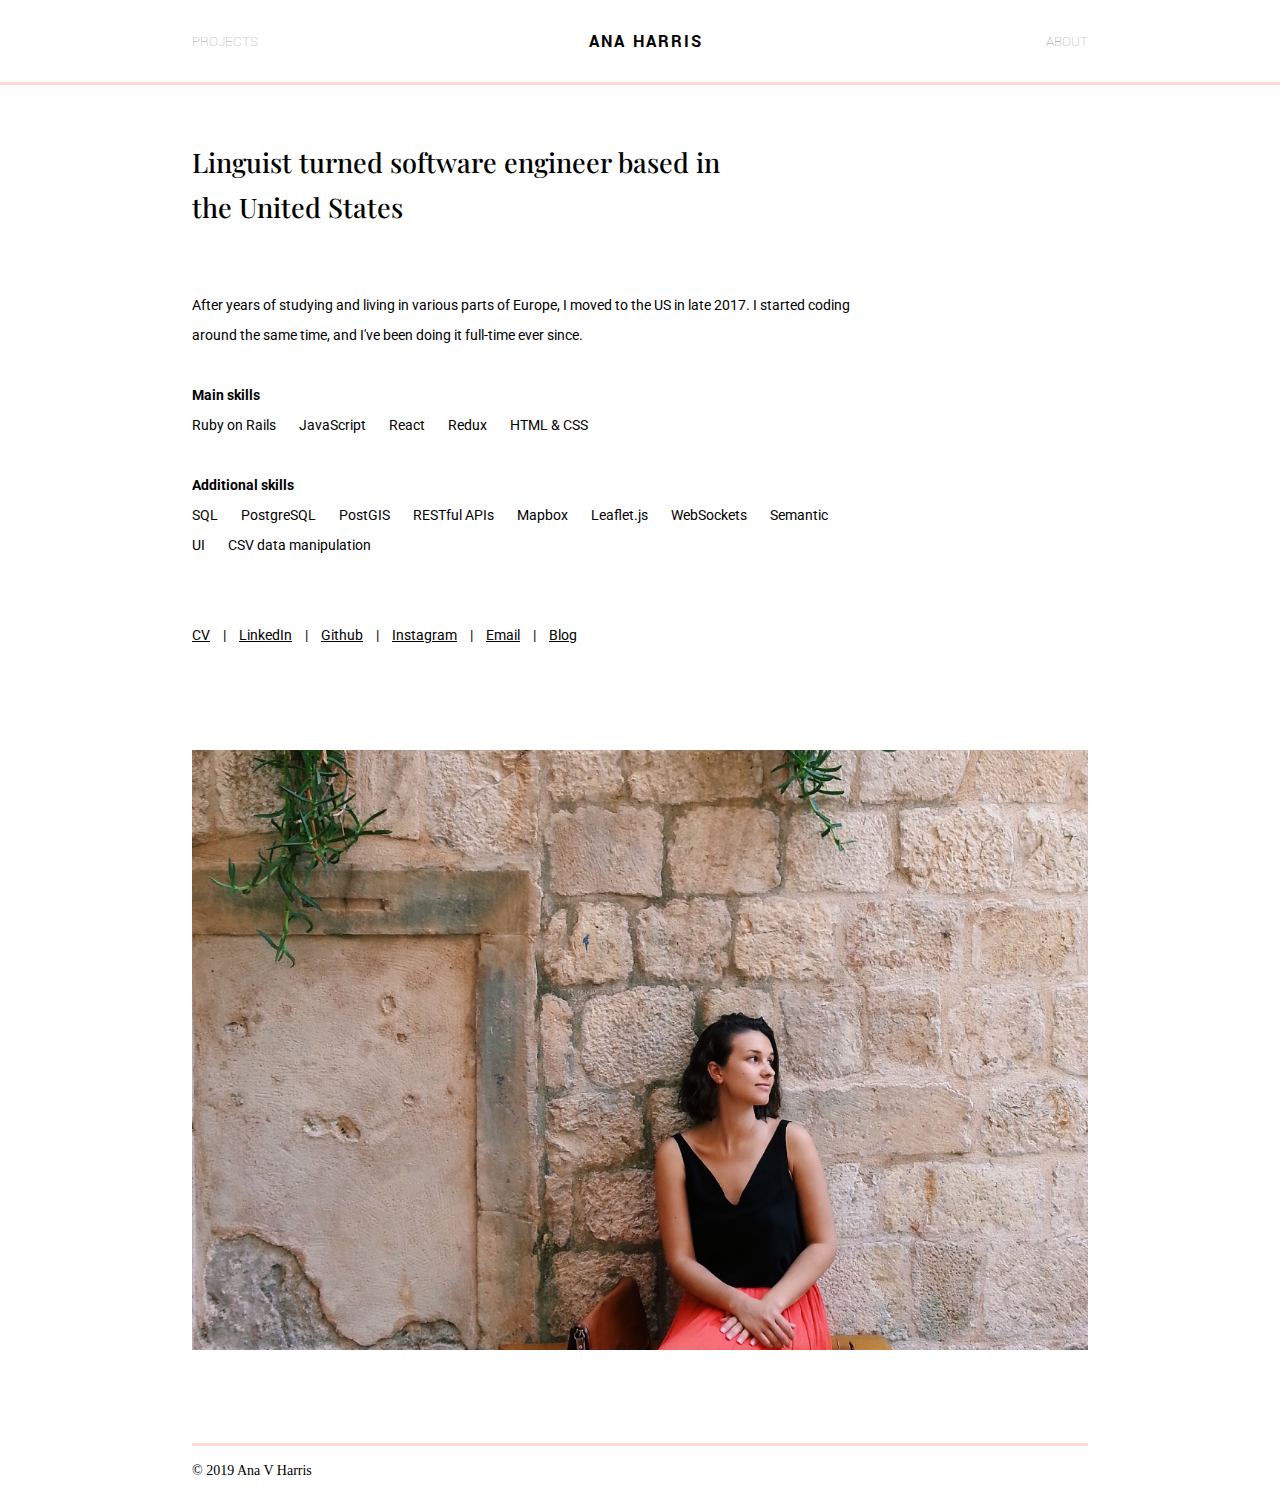
==== about.html @ e5246e62 "it's responsive, cv is updated, footer is at the bottom" ====
<!DOCTYPE html>
<html lang="en" dir="ltr">
  <head>
    <meta charset="utf-8">
    <title>About | Ana V Harris</title>
    <!-- Google Fonts -->
    <link href="https://fonts.googleapis.com/css?family=Playfair+Display|Roboto|Yantramanav" rel="stylesheet">
    <!-- CSS stylesheet -->
    <link rel="stylesheet" href="./style/index.css">
  </head>
  <body>
    <div class="wrapper">

      <!-- HEADER -->
      <div class="navbar about pink">
        <div class="nav container" role="navigation">
            <div class="nav-about">
              <a href="about.html" class="nav-button about">ABOUT</a>
            </div>
            <div class="nav-name">
              <a href="index.html" class="nav-button about name-link">ANA HARRIS</a>
            </div>
            <div class="nav-projects">
              <a href="projects.html" class="nav-button about">PROJECTS</a>
            </div>
        </div>
      </div>

      <!-- ABOUT -->
      <div class="spacer-100">
        <div class="container about">
          <div class="copy-title">
            Linguist turned software engineer based in <br>the United States
          </div>
          <div class="copy-body">
            After years of studying and living in various parts of Europe, I moved to the US in late 2017. I started coding around the same time, and I've been doing it full-time ever since.
            <br>
            <br>
            <strong>Main skills</strong>
            <br>
            Ruby on Rails <span class='separator'></span>
            JavaScript <span class='separator'></span>
            React <span class='separator'></span>
            Redux <span class='separator'></span>
            HTML & CSS
            <br>
            <br>
            <strong>Additional skills</strong>
            <br>
            SQL<span class='separator'></span>
            PostgreSQL<span class='separator'></span>
            PostGIS<span class='separator'></span>
            RESTful APIs<span class='separator'></span>
            Mapbox<span class='separator'></span>
            Leaflet.js<span class='separator'></span>
            WebSockets<span class='separator'></span>
            Semantic UI<span class='separator'></span>
            CSV data manipulation
            <br>
            <br>
            <br>

            <a target="_blank" href="cv.html">CV</a>
            <span class='separator'>|</span>
            <a target="_blank" href="https://www.linkedin.com/in/ana-veljkovic-harris/" class="copy_body_link">LinkedIn</a>
             <span class='separator'>|</span>
            <a target="_blank" href="https://github.com/anaharris" class="copy_body_link">Github</a>
             <span class='separator'>|</span>
            <a target="_blank" href="https://www.instagram.com/cucukana/">Instagram</a>
             <span class='separator'>|</span>
            <a href="mailto:ana.veljkovic.harris@gmail.com?subject=Hello" class="copy_body_link">Email</a>
            <span class='separator'>|</span>
            <a href="https://medium.com/@anaharris" target="_blank">Blog</a>
          </div>
        </div>
      </div>

      <!-- IMAGE -->
      <div class="spacer-100">
        <div class="container about">
          <img class="wide-image" src="./style/assets/ana.jpg" alt="photo of the author">
        </div>
      </div>

      <!-- FOOTER -->
      <div>
        <div class="container about">
          <div class="footer">
            <hr class="footer-hr">
              &copy; 2019 <a href="mailto:ana.veljkovic.harris@gmail.com?subject=Hello" class="footer-name">Ana V Harris</a>
          </div>
        </div>
      </div>

    </div>
  </body>
</html>
---- style/index.css ----
/******************** GENERAL ********************/
* {
  box-sizing: border-box;
}

*:before, *:after {
  box-sizing: border-box;
}

html, body {
  height: 100%;
  position: relative;
  padding-top: 0px;
  padding-right: 0px;
  padding-left: 0px;
  margin: 0;
  min-height: 100%;
  font-size: 14px;
  font-weight: 400;
  line-height: 20px;
}

.container {
   margin-left: auto;
   margin-right: auto;
   max-width: 70%;
 }

 .home {
   background-color: #ffdbd1;
   color: #000;
 }

 .about {
   background-color: #FFF;
   color: #000;
 }

 a {
   color: #000;
 }

 a:hover {
   text-decoration: none;
 }

.wrapper {
  min-height: 100vh;
 overflow: hidden;
 display: block;
 position: relative;
 padding-bottom: 100px;
}


 /* NAVBAR */
.navbar {
  position: relative;
  overflow: visible;
  width: 100%;
  height: 85px;
  float: left;
  background-color: transparent;
}

.nav {
  z-index: 1000;
}

.nav-button {
  top: 20px;
  padding-top: 12px;
  position: relative;
  vertical-align: top;
  display: inline-block;
  text-align: left;
  margin-left: auto;
  margin-right: auto;
  font-family: 'Yantramanav', sans-serif;
  color: #999999;
  font-size: 15px;
  font-weight: 100;
  text-decoration: none;
}

.nav-button:hover {
  color: black;
}

.pink {
  border-bottom: 3px solid #ffdbd1;
}

.name-link {
  text-align: center;
  padding-left: 0;
  color: black;
  font-family: 'Yantramanav', sans-serif;
  font-weight: 600;
  font-size: 18px;
  letter-spacing: 2px;
}

.nav-about {
  float: right;
}

.nav-projects {
  float: left;
}

.nav-name {
  display: inline-block;
  position: absolute;
  left: 46%;
}

.nav-arrow {
  float: right;
}

.name-link:hover {
  text-decoration: none;
}

/* FOOTER */
.footer {
  position: absolute;
  bottom: 0;
  width: 70%;
  margin-top: 25px;
  margin-bottom: 25px;
  font-weight: 100;
}

.footer-name {
  text-decoration: none;
}

.footer-hr {
  margin-top: 35px;
  margin-bottom: 15px;
  border-width: 0;
  border-top: 3px solid #ffdbd1;
  width: 100%;
  text-align: left;
  margin-left: 0;
}

/******************** HOMEPAGE ********************/

.gif-container {
  display: block;
  height: 600px;
  justify-content: center;
  align-items: center;
  text-align: center;
}

.gif-box {
  margin-left: auto;
  margin-right: auto;
  max-width: 80%;
}

.gif {
  padding-top: 10%;
  float: left;
  max-width: 100%;
  vertical-align: middle;
  display: inline-block;
}

#next {
  padding-top: 40px;
  width: 30px;
}


/******************** ABOUT ********************/

.spacer-100 {
  padding-top: 50px;
  padding-bottom: 50px;
}

.copy-title {
  width: 65%;
  margin-bottom: 60px;
  padding-right: 0px;
  padding-top: 90px;
  font-family: 'Playfair Display', sans-serif;
  color: #000;
  font-size: 27px;
  line-height: 45px;
  font-weight: 500;
  text-align: left;
}

.copy-body {
  width: 74%;
  align-self: flex-start;
  font-family: 'Roboto', sans-serif;
  color: #000;
  line-height: 30px;
  text-align: left;
  column-count: 1;
}

.wide-image {
  max-width: 100%;
}

.separator {
  margin: 10px;
}

.resume {
  width: 100%;
  height: 100%;
}

/******************** PROJECTS ********************/

.flex-container {
  height: 100%;
  width: 100%;
  padding-top: 40px;
  display: flex;
  flex-direction: row;
  flex-wrap: wrap;
  justify-content: center;
}

.flex-item {
  margin: 20px;
  flex-grow: 0;
  flex-shrink: 0;
  flex-basis: 350px;
  background-color: #ffdbd1;
  position: relative;
}

.flex-title{
  position: absolute;
  overflow: hidden;
  white-space: nowrap;
  text-align: center;
  top: 0px;
  left: 0px;
  right: 0px;
  bottom: 0px;
  margin: auto;
  height: 40px;
  font-size: 35px;
  font-family: 'Playfair Display', sans-serif;
  line-height: 28px;
  opacity: 0;
}

.project-img {
  height: 250px;
  width: 100%;
}

.flex-img:hover {
  opacity: 0;
  transition-duration: 0.40s;
  transition-timing-function: ease-in-out;
}

.flex-img:hover + .flex-title {
  opacity: 1;
  transition-duration: 0.40s;
  transition-timing-function: ease-in-out;
}

.flex-img {
  z-index: 100;
  width: 100%;
  height: 250px;
}

.column {
  width: 40%;
}


/****************** PROJECT DETAIL ******************/
.project {
  height: 480px;
  width: 100%;
}

.coming-soon {
  text-align: center;
  font-size: 35px;
  font-family: 'Roboto', sans-serif;
  color: #ffdbd1;
  font-weight: bolder;
  justify-content: center;
  position: relative;
  top: 50%;
  margin: auto;
}
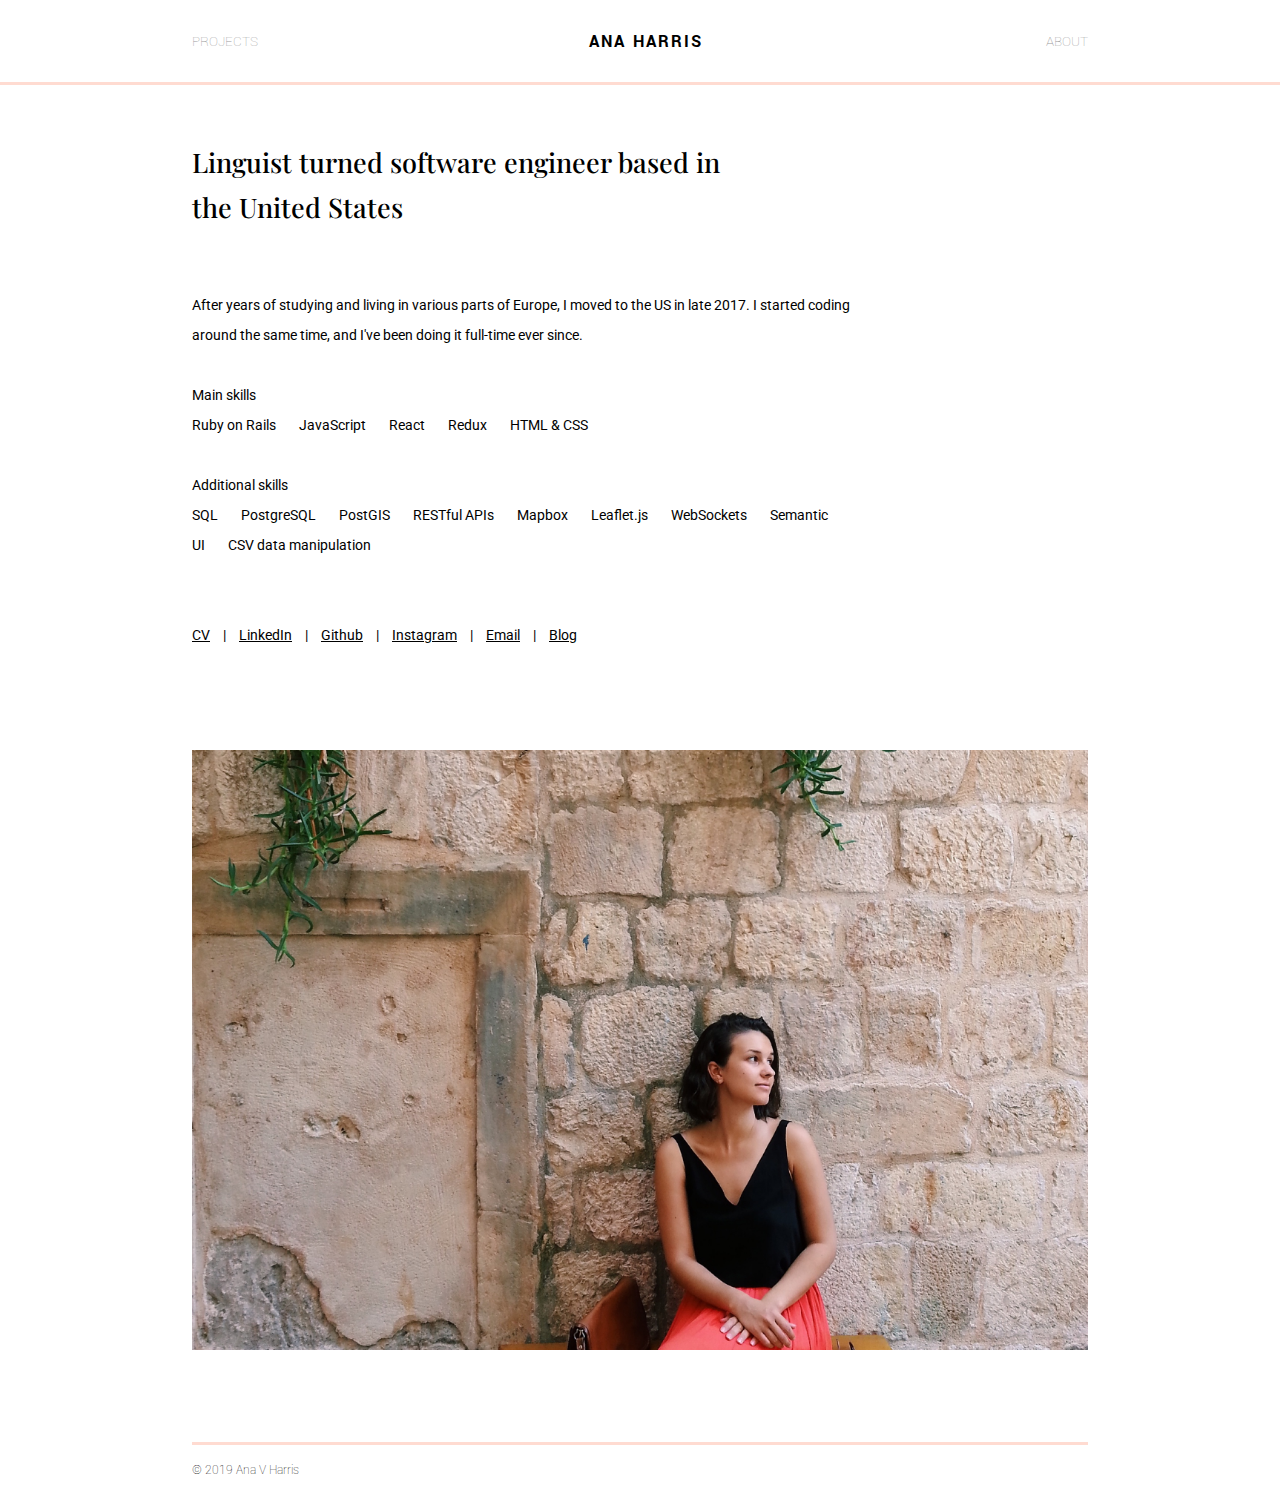
==== commit cda50577: "everything is responsive and ready except for the pink border on the bottom of projects flex items" ====
--- a/about.html
+++ b/about.html
@@ -2,17 +2,19 @@
 <html lang="en" dir="ltr">
   <head>
     <meta charset="utf-8">
+    <meta name="viewport" content="width=device-width, initial-scale=1">
     <title>About | Ana V Harris</title>
     <!-- Google Fonts -->
     <link href="https://fonts.googleapis.com/css?family=Playfair+Display|Roboto|Yantramanav" rel="stylesheet">
     <!-- CSS stylesheet -->
-    <link rel="stylesheet" href="./style/index.css">
+    <link rel="stylesheet" href="./style/css/reset.css">
+    <link rel="stylesheet" href="./style/css/index.css">
   </head>
   <body>
     <div class="wrapper">
 
       <!-- HEADER -->
-      <div class="navbar about pink">
+      <div class="navbar about pink desktop">
         <div class="nav container" role="navigation">
             <div class="nav-about">
               <a href="about.html" class="nav-button about">ABOUT</a>
@@ -26,9 +28,21 @@
         </div>
       </div>
 
+      <!-- mobile  -->
+      <div class="navbar about pink mobile">
+        <div class="nav container" role="navigation">
+            <div class="nav-about">
+              <a href="about.html" class="nav-button about">ABOUT</a>
+            </div>
+            <div class="nav-projects">
+              <a href="index.html" class="nav-button about name-link">ANA HARRIS</a>
+            </div>
+        </div>
+      </div>
+
       <!-- ABOUT -->
       <div class="spacer-100">
-        <div class="container about">
+        <div class="container">
           <div class="copy-title">
             Linguist turned software engineer based in <br>the United States
           </div>
--- a/style/css/index.css
+++ b/style/css/index.css
@@ -0,0 +1,379 @@
+/******************** GENERAL ********************/
+* {
+  box-sizing: border-box;
+}
+
+*:before, *:after {
+  box-sizing: border-box;
+}
+
+html, body {
+  height: 100%;
+  position: relative;
+  padding-top: 0px;
+  padding-right: 0px;
+  padding-left: 0px;
+  margin: 0;
+  min-height: 100%;
+  font-size: 100%;
+  font-weight: 400;
+  line-height: 1.25rem;
+}
+
+.container {
+   margin-left: auto;
+   margin-right: auto;
+   width: 70%;
+}
+
+.home {
+  background-color: #ffdbd1;
+  color: #000;
+  height: 100%;
+}
+
+.about {
+  background-color: #FFF;
+  color: #000;
+}
+
+a {
+  color: #000;
+}
+
+a:hover {
+  text-decoration: none;
+}
+
+.wrapper {
+  min-height: 100vh;
+  overflow: hidden;
+  display: block;
+  position: relative;
+  padding-bottom: 100px;
+}
+
+.mobile {
+  display: none;
+}
+
+
+/* NAVBAR */
+.navbar {
+  position: relative;
+  overflow: visible;
+  width: 100%;
+  height: 85px;
+  float: left;
+  background-color: transparent;
+}
+
+.nav {
+  z-index: 1000;
+}
+
+.nav-button {
+  top: 20px;
+  padding-top: 12px;
+  position: relative;
+  vertical-align: top;
+  display: inline-block;
+  text-align: left;
+  margin-left: auto;
+  margin-right: auto;
+  font-family: 'Yantramanav', sans-serif;
+  color: #999999;
+  font-size: 0.9375rem;
+  font-weight: 100;
+  text-decoration: none;
+}
+
+.nav-button:hover {
+  color: black;
+}
+
+.pink {
+  border-bottom: 3px solid #ffdbd1;
+}
+
+.name-link {
+  text-align: center;
+  padding-left: 0;
+  color: black;
+  font-family: 'Yantramanav', sans-serif;
+  font-weight: 600;
+  font-size: 1.125rem;
+  letter-spacing: 2px;
+}
+
+.nav-about {
+  float: right;
+}
+
+.nav-projects {
+  float: left;
+}
+
+.nav-name {
+  display: inline-block;
+  position: absolute;
+  left: 46%;
+}
+
+.nav-arrow {
+  float: right;
+}
+
+.name-link:hover {
+  text-decoration: none;
+}
+
+/* FOOTER */
+.footer {
+  position: absolute;
+  bottom: 0;
+  width: 70%;
+  margin-top: 25px;
+  margin-bottom: 25px;
+  font-weight: 100;
+  font-size: 0.75rem;
+  font-family: 'Roboto', sans-serif;
+}
+
+.footer-name {
+  text-decoration: none;
+}
+
+.footer-hr {
+  margin-top: 35px;
+  margin-bottom: 15px;
+  border-width: 0;
+  border-top: 3px solid #ffdbd1;
+  width: 100%;
+  text-align: left;
+  margin-left: 0;
+}
+
+/******************** HOMEPAGE ********************/
+
+.gif-container {
+  display: block;
+  height: 600px;
+  justify-content: center;
+  align-items: center;
+  text-align: center;
+}
+
+.gif-box {
+  margin-left: auto;
+  margin-right: auto;
+  max-width: 80%;
+}
+
+.gif {
+  padding-top: 10%;
+  float: left;
+  max-width: 100%;
+  vertical-align: middle;
+  display: inline-block;
+}
+
+#next {
+  padding-top: 40px;
+  width: 30px;
+}
+
+
+/******************** ABOUT ********************/
+
+.spacer-100 {
+  padding-top: 50px;
+  padding-bottom: 50px;
+}
+
+.copy-title {
+  width: 65%;
+  margin-bottom: 60px;
+  padding-right: 0px;
+  padding-top: 90px;
+  font-family: 'Playfair Display', sans-serif;
+  color: #000;
+  font-size: 1.6875rem;
+  line-height: 45px;
+  font-weight: 500;
+  text-align: left;
+}
+
+.copy-body {
+  width: 74%;
+  align-self: flex-start;
+  font-family: 'Roboto', sans-serif;
+  color: #000;
+  line-height: 30px;
+  text-align: left;
+  column-count: 1;
+  font-size: 0.875rem;
+}
+
+.wide-image {
+  max-width: 100%;
+}
+
+.separator {
+  margin: 10px;
+}
+
+.resume {
+  width: 100%;
+  height: 100%;
+}
+
+/******************** PROJECTS ********************/
+
+.flex-container {
+  height: 100%;
+  width: 100%;
+  padding-top: 40px;
+  display: flex;
+  flex-direction: row;
+  flex-wrap: wrap;
+  justify-content: center;
+}
+
+.flex-item {
+  margin: 20px;
+  background-color: #ffdbd1;
+  position: relative;
+  width: 45%;
+}
+
+.flex-title{
+  position: absolute;
+  overflow: hidden;
+  white-space: nowrap;
+  text-align: center;
+  top: 0px;
+  left: 0px;
+  right: 0px;
+  bottom: 0px;
+  margin: auto;
+  height: 40px;
+  font-size: 35px;
+  font-family: 'Playfair Display', sans-serif;
+  line-height: 28px;
+  opacity: 0;
+}
+
+.flex-img {
+  z-index: 100;
+}
+
+.flex-img img {
+  width: 100%;
+}
+
+.flex-img:hover {
+  opacity: 0;
+  transition-duration: 0.40s;
+  transition-timing-function: ease-in-out;
+}
+
+.flex-img:hover + .flex-title {
+  opacity: 1;
+  transition-duration: 0.40s;
+  transition-timing-function: ease-in-out;
+}
+
+.column {
+  width: 40%;
+}
+
+
+/****************** PROJECT DETAIL ******************/
+.project {
+  height: 480px;
+  width: 100%;
+}
+
+.coming-soon {
+  text-align: center;
+  font-size: 2.1875rem;
+  font-family: 'Roboto', sans-serif;
+  color: #ffdbd1;
+  font-weight: bolder;
+  justify-content: center;
+  position: relative;
+  top: 50%;
+  margin: auto;
+}
+
+
+/****************** MEDIA QUERIES ******************/
+
+@media only screen and (max-width: 1143px) {
+
+  .flex-item {
+    width: 90%;
+  }
+
+}
+
+@media only screen and (min-width: 640px) and (max-width: 940px) {
+
+  .body {
+    font-size: 200%;
+  }
+
+  .container {
+     margin-left: auto;
+     margin-right: auto;
+     width: 85%;
+   }
+
+  .footer {
+    width: 85%;
+  }
+
+  .flex-item {
+    width: 100%;
+  }
+
+  .desktop {
+    display: none;
+  }
+
+  .mobile {
+    display: block;
+  }
+
+}
+
+@media only screen and (max-width: 640px) {
+
+  .body {
+    font-size: 300%;
+  }
+
+  .container {
+    margin-left: auto;
+    margin-right: auto;
+    width: 90%;
+  }
+
+  .footer {
+    width: 90%;
+  }
+
+  .flex-item {
+    width: 100%;
+  }
+
+  .desktop {
+    display: none;
+  }
+
+  .mobile {
+    display: block;
+  }
+
+}
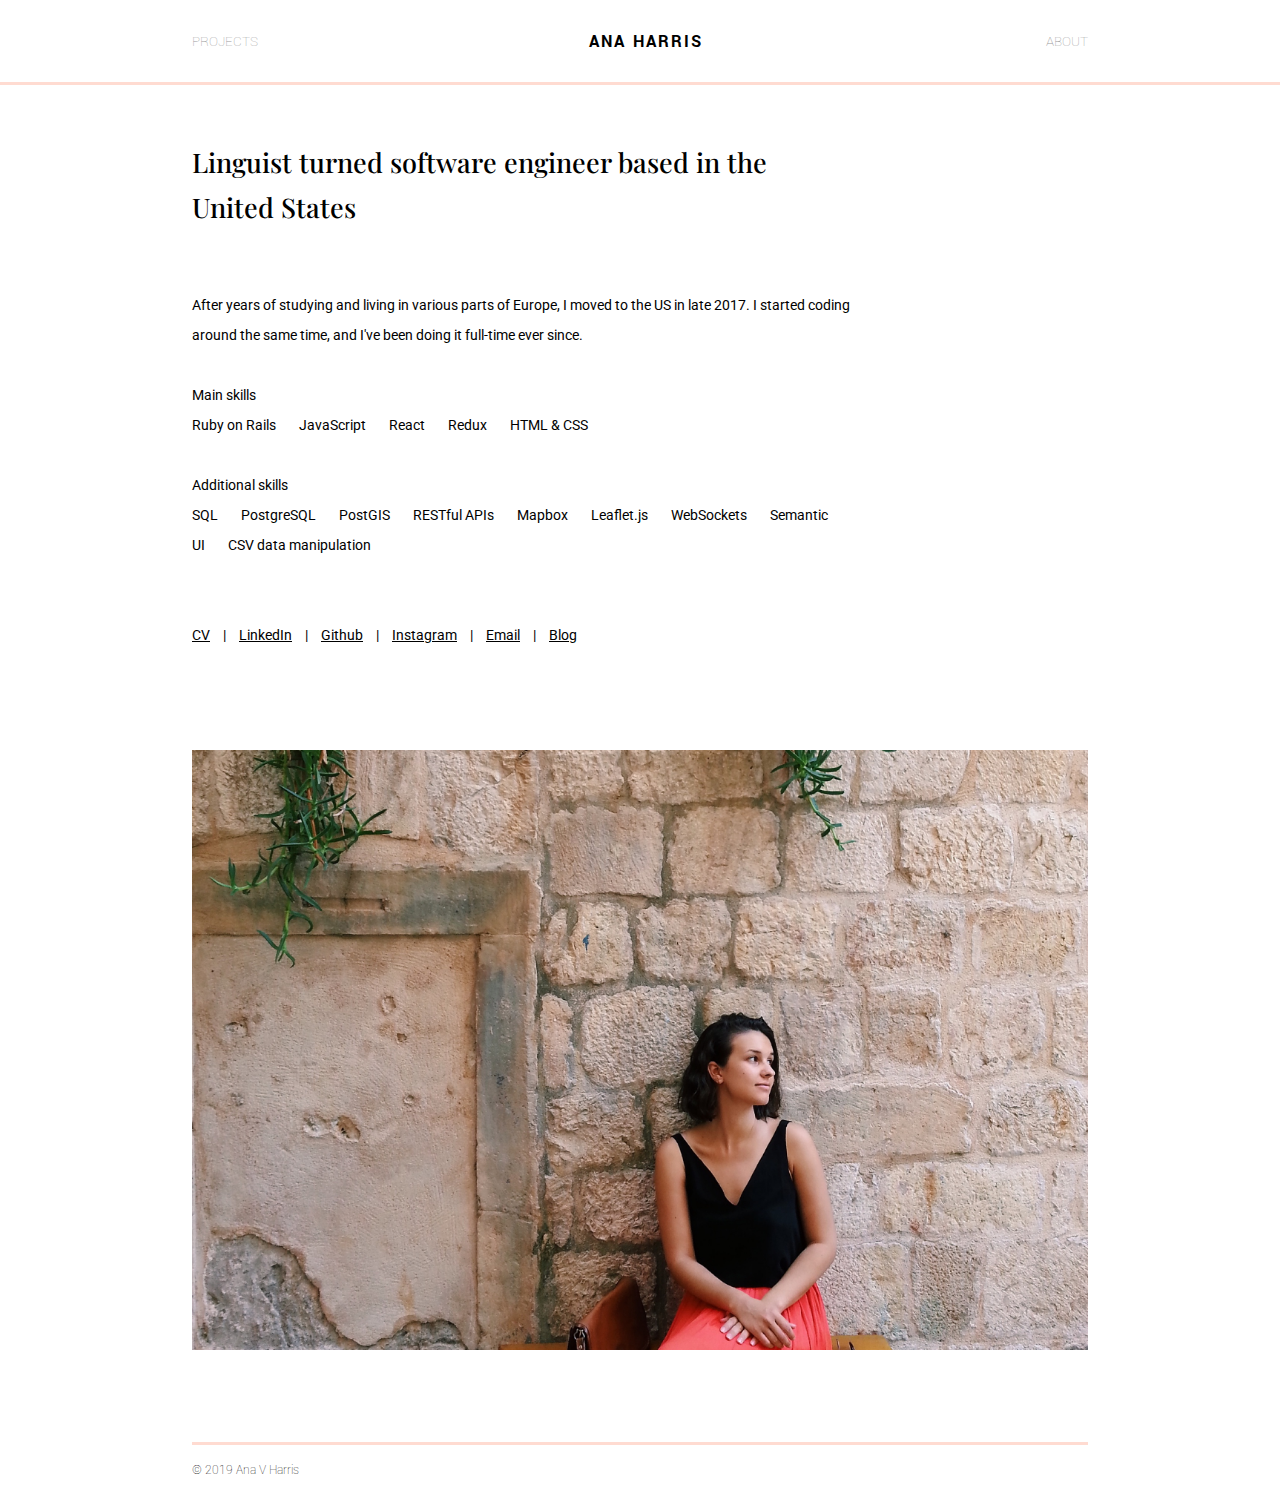
==== commit b8817177: "changed h1" ====
--- a/about.html
+++ b/about.html
@@ -17,13 +17,13 @@
       <div class="navbar about pink desktop">
         <div class="nav container" role="navigation">
             <div class="nav-about">
-              <a href="about.html" class="nav-button about">ABOUT</a>
+              <a href="about" class="nav-button about">ABOUT</a>
             </div>
             <div class="nav-name">
-              <a href="index.html" class="nav-button about name-link">ANA HARRIS</a>
+              <a href="index" class="nav-button about name-link">ANA HARRIS</a>
             </div>
             <div class="nav-projects">
-              <a href="projects.html" class="nav-button about">PROJECTS</a>
+              <a href="projects" class="nav-button about">PROJECTS</a>
             </div>
         </div>
       </div>
@@ -32,10 +32,10 @@
       <div class="navbar about pink mobile">
         <div class="nav container" role="navigation">
             <div class="nav-about">
-              <a href="about.html" class="nav-button about">ABOUT</a>
+              <a href="about" class="nav-button about">ABOUT</a>
             </div>
             <div class="nav-projects">
-              <a href="index.html" class="nav-button about name-link">ANA HARRIS</a>
+              <a href="index" class="nav-button about name-link">ANA HARRIS</a>
             </div>
         </div>
       </div>
@@ -43,9 +43,9 @@
       <!-- ABOUT -->
       <div class="spacer-100">
         <div class="container">
-          <div class="copy-title">
-            Linguist turned software engineer based in <br>the United States
-          </div>
+          <h1 class="copy-title">
+            Linguist turned software engineer based in the United States
+          </h1>
           <div class="copy-body">
             After years of studying and living in various parts of Europe, I moved to the US in late 2017. I started coding around the same time, and I've been doing it full-time ever since.
             <br>
--- a/style/css/index.css
+++ b/style/css/index.css
@@ -320,10 +320,6 @@
 
 @media only screen and (min-width: 640px) and (max-width: 940px) {
 
-  .body {
-    font-size: 200%;
-  }
-
   .container {
      margin-left: auto;
      margin-right: auto;
@@ -350,10 +346,6 @@
 
 @media only screen and (max-width: 640px) {
 
-  .body {
-    font-size: 300%;
-  }
-
   .container {
     margin-left: auto;
     margin-right: auto;
@@ -376,4 +368,20 @@
     display: block;
   }
 
-}
+  .nav-button {
+    font-size: 0.9rem;
+  }
+
+  .name-link {
+    font-size: 1rem;
+  }
+
+  .copy-body {
+    width: 100%;
+  }
+
+  .spacer-100 {
+    padding-bottom: 0;
+  }
+
+}
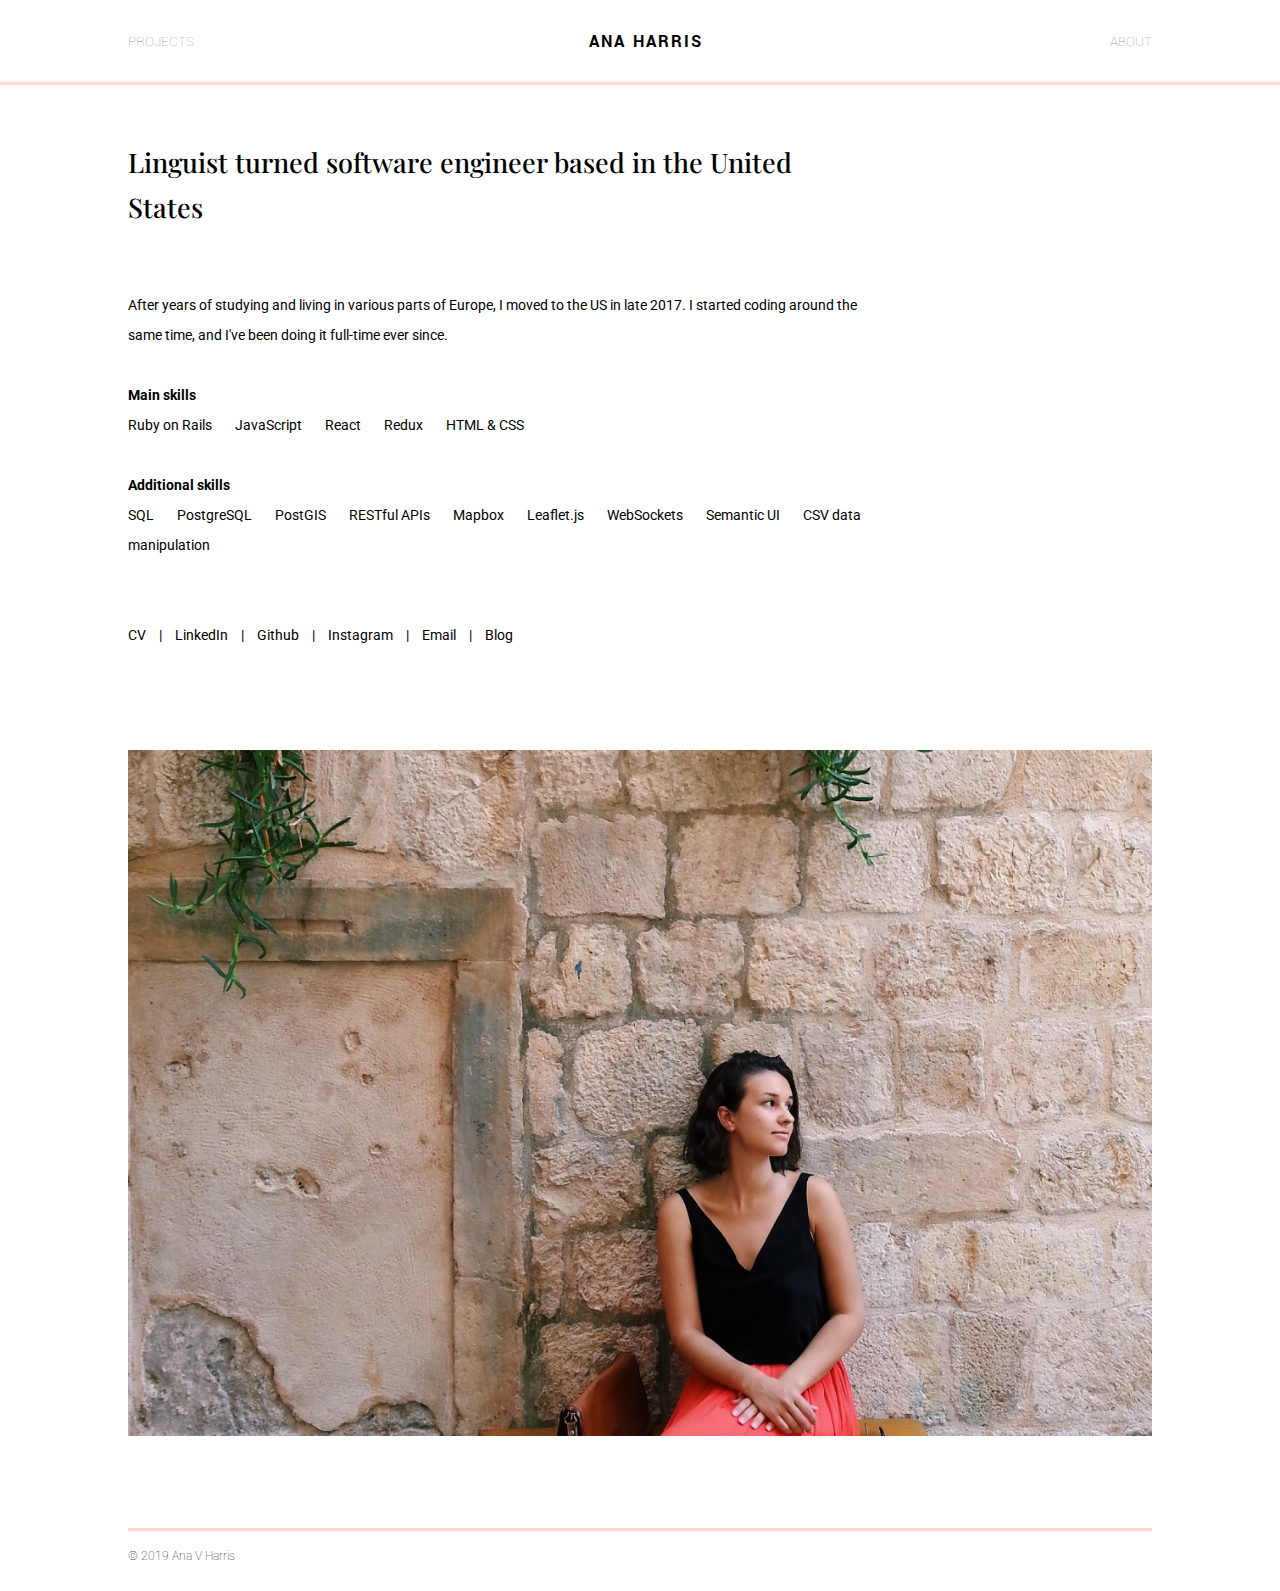
==== commit e044f0e7: "changed spacer css for mobile" ====
--- a/about.html
+++ b/about.html
@@ -50,7 +50,7 @@
             After years of studying and living in various parts of Europe, I moved to the US in late 2017. I started coding around the same time, and I've been doing it full-time ever since.
             <br>
             <br>
-            <strong>Main skills</strong>
+            <span class='strong'>Main skills</span>
             <br>
             Ruby on Rails <span class='separator'></span>
             JavaScript <span class='separator'></span>
@@ -59,7 +59,7 @@
             HTML & CSS
             <br>
             <br>
-            <strong>Additional skills</strong>
+            <span class='strong'>Additional skills</span>
             <br>
             SQL<span class='separator'></span>
             PostgreSQL<span class='separator'></span>
--- a/style/css/index.css
+++ b/style/css/index.css
@@ -23,7 +23,7 @@
 .container {
    margin-left: auto;
    margin-right: auto;
-   width: 70%;
+   width: 80%;
 }
 
 .home {
@@ -39,6 +39,7 @@
 
 a {
   color: #000;
+  text-decoration: none;
 }
 
 a:hover {
@@ -132,7 +133,7 @@
 .footer {
   position: absolute;
   bottom: 0;
-  width: 70%;
+  width: 80%;
   margin-top: 25px;
   margin-bottom: 25px;
   font-weight: 100;
@@ -221,6 +222,10 @@
 
 .separator {
   margin: 10px;
+}
+
+.strong {
+  font-weight: bolder;
 }
 
 .resume {
@@ -291,8 +296,12 @@
 
 /****************** PROJECT DETAIL ******************/
 .project {
-  height: 480px;
-  width: 100%;
+  height: 100%;
+  width: 100%;
+}
+
+.soon {
+  height: 470px;
 }
 
 .coming-soon {
@@ -307,6 +316,90 @@
   margin: auto;
 }
 
+.banner {
+  display: block;
+  width: 80%;
+  margin: 0 auto;
+  padding-top: 3%;
+  padding-bottom: 2%;
+}
+
+.grid {
+  display:flex;
+  padding-top: 3%;
+}
+
+.grid-cell-narrow {
+  flex: 2;
+}
+
+.grid-cell-wide {
+  flex: 3;
+  padding: 0 2%;
+}
+
+.grid-title {
+  font-family: 'Playfair Display', sans-serif;
+  font-size: 1.7rem;
+  font-weight: 300;
+  letter-spacing: 1px;
+}
+
+.grid-description {
+  font-family: 'Roboto', sans-serif;
+  font-weight: 100;
+  font-size: 0.8rem;
+  color: #4c4c4c;
+}
+
+.project-details-bold {
+  font-family: 'Yantramanav', sans-serif;
+  font-size: 0.8rem;
+  color: black;
+  font-weight: bolder;
+  letter-spacing: 1px;
+
+}
+
+.project-details-light {
+  padding-top: 25%;
+  font-family: 'Yantramanav', sans-serif;
+  font-size: 0.8rem;
+  color: #4c4c4c;
+  letter-spacing: 1px;
+}
+
+.grid-details {
+  flex: 1;
+  padding-bottom: 3%;
+}
+
+.grid-link:hover {
+  text-decoration: underline;
+}
+
+.grid-images {
+  display: flex;
+  align-items: center;
+  padding-top: 0.5%;
+}
+
+.grid-img-small {
+  flex: 2;
+}
+
+.dt img {
+  padding-left: 3%;
+}
+
+.grid-img-big {
+  flex: 3;
+}
+
+.grid-images img {
+  width: 100%;
+}
+
 
 /****************** MEDIA QUERIES ******************/
 
@@ -319,6 +412,10 @@
 }
 
 @media only screen and (min-width: 640px) and (max-width: 940px) {
+
+  .body {
+    font-size: 200%;
+  }
 
   .container {
      margin-left: auto;
@@ -342,9 +439,50 @@
     display: block;
   }
 
+  .banner {
+    width: 95%;
+  }
+
+  .grid, .grid-images {
+    flex-direction: column;
+  }
+
+  .grid-cell-narrow {
+    padding: 3% 0;
+  }
+
+  .grid-cell-wide {
+    padding: 3% 0;
+  }
+
+  .grid-img-small {
+    padding: 3% 0;
+  }
+
+  .grid-img-big {
+    padding: 3% 0;
+  }
+
+  .dt img {
+    padding: 0;
+  }
+
 }
 
 @media only screen and (max-width: 640px) {
+
+  .body {
+    font-size: 300%;
+  }
+
+  .copy-body {
+    width: 95%;
+  }
+
+  .spacer-100 {
+    padding-top: 20px;
+    padding-bottom: 20px;
+  }
 
   .container {
     margin-left: auto;
@@ -368,20 +506,31 @@
     display: block;
   }
 
-  .nav-button {
-    font-size: 0.9rem;
-  }
-
-  .name-link {
-    font-size: 1rem;
-  }
-
-  .copy-body {
-    width: 100%;
-  }
-
-  .spacer-100 {
-    padding-bottom: 0;
-  }
-
-}
+  .banner {
+    width: 95%;
+  }
+
+  .grid, .grid-images {
+    flex-direction: column;
+  }
+
+  .grid-cell-narrow {
+    padding: 3% 0;
+  }
+
+  .grid-cell-wide {
+    padding: 3% 0;
+  }
+
+  .grid-img-small {
+    padding: 3% 0;
+  }
+
+  .grid-img-big {
+    padding: 3% 0;
+  }
+
+  .dt img {
+    padding: 0;
+  }
+}
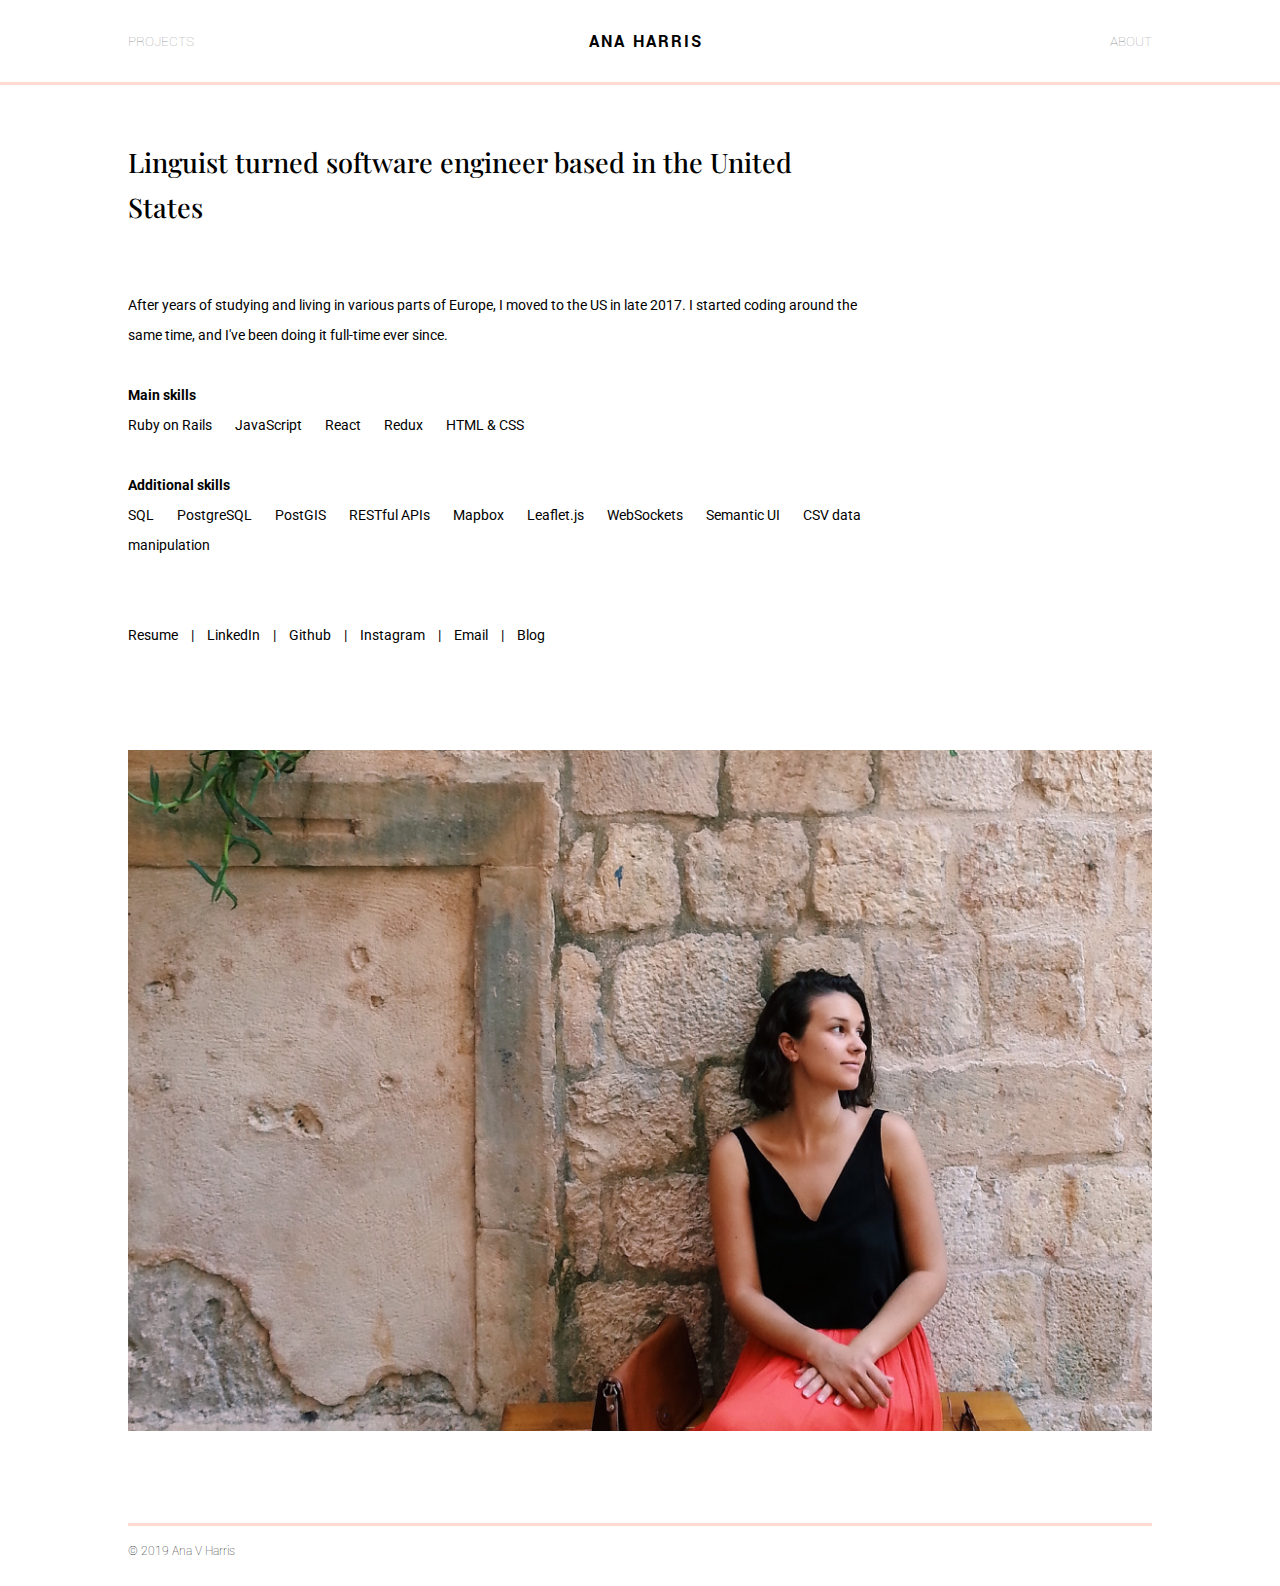
==== commit 08741056: "added resume instead of cv" ====
--- a/about.html
+++ b/about.html
@@ -74,7 +74,7 @@
             <br>
             <br>
 
-            <a target="_blank" href="cv.html">CV</a>
+            <a target="_blank" href="cv.html">Resume</a>
             <span class='separator'>|</span>
             <a target="_blank" href="https://www.linkedin.com/in/ana-veljkovic-harris/" class="copy_body_link">LinkedIn</a>
              <span class='separator'>|</span>
--- a/style/css/index.css
+++ b/style/css/index.css
@@ -271,19 +271,21 @@
 
 .flex-img {
   z-index: 100;
+  height: 100%;
 }
 
 .flex-img img {
   width: 100%;
-}
-
-.flex-img:hover {
+  height: 100%;
+}
+
+.flex-item:hover img {
   opacity: 0;
   transition-duration: 0.40s;
   transition-timing-function: ease-in-out;
 }
 
-.flex-img:hover + .flex-title {
+.flex-item:hover .flex-title {
   opacity: 1;
   transition-duration: 0.40s;
   transition-timing-function: ease-in-out;
@@ -362,7 +364,6 @@
 }
 
 .project-details-light {
-  padding-top: 25%;
   font-family: 'Yantramanav', sans-serif;
   font-size: 0.8rem;
   color: #4c4c4c;
@@ -530,6 +531,14 @@
     padding: 3% 0;
   }
 
+  .grid-title {
+    padding: 4% 0;
+  }
+
+  .grid-details {
+    padding-bottom: 6%;
+  }
+
   .dt img {
     padding: 0;
   }
